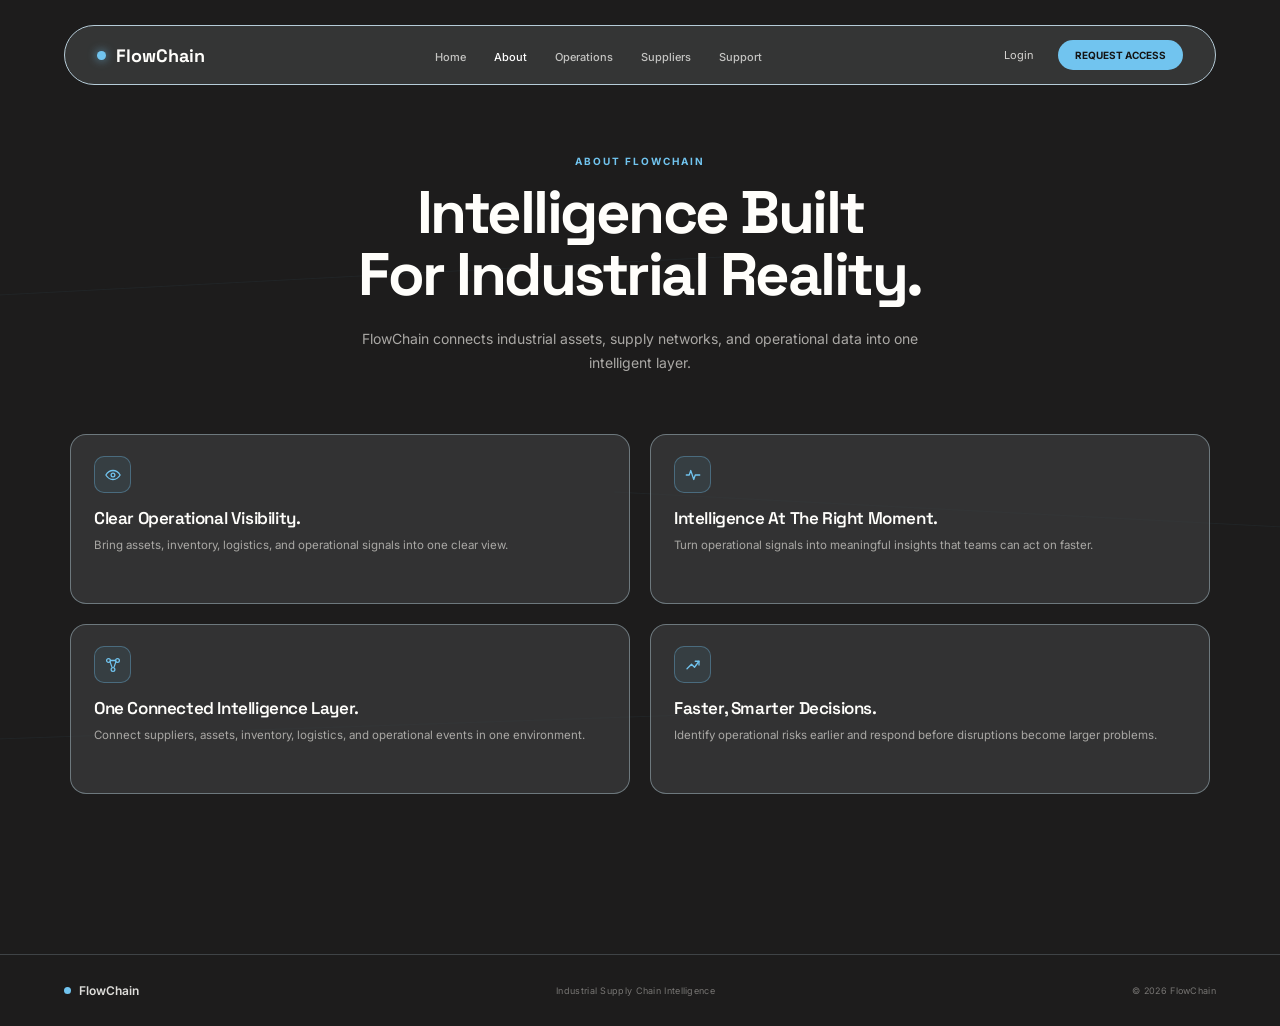
==== about.html @ b2e17559 "Add files via upload" ====
<!DOCTYPE html>
<html lang="en">

<head>

<meta charset="UTF-8">

<meta
    name="viewport"
    content="width=device-width, initial-scale=1.0"
>

<title>About FlowChain | Industrial Intelligence</title>


<link rel="preconnect" href="https://fonts.googleapis.com">

<link
    rel="preconnect"
    href="https://fonts.gstatic.com"
    crossorigin
>

<link
    href="https://fonts.googleapis.com/css2?family=Inter:wght@300;400;500;600;700;800&family=Space+Grotesk:wght@400;600;700&display=swap"
    rel="stylesheet"
>


<style>

/* =========================================================
   GLOBAL
========================================================= */

* {
    margin: 0;
    padding: 0;
    box-sizing: border-box;
}

body {
    background-color: #1d1c1c;
    color: #fffefb;
    font-family: 'Inter', sans-serif;
    min-height: 100vh;
    padding-top: 130px;
    overflow-x: hidden;
}

h1,
h2,
h3,
h4,
.nav-brand span {
    font-family: 'Space Grotesk', sans-serif;
}

a {
    text-decoration: none;
    color: inherit;
}


/* =========================================================
   NAVBAR
========================================================= */

.navbar-glass {
    position: fixed;
    top: 25px;
    left: 50%;
    transform: translateX(-50%);
    width: 90%;
    max-width: 1250px;
    padding: 14px 32px;

    display: flex;
    justify-content: space-between;
    align-items: center;

    background: rgba(59, 60, 61, 0.8);

    backdrop-filter: blur(20px);
    -webkit-backdrop-filter: blur(20px);

    border: 1px solid #b6ccd8;
    border-radius: 100px;

    z-index: 1000;
}

.nav-brand {
    display: flex;
    align-items: center;
    gap: 10px;

    font-size: 18px;
    font-weight: 700;

    color: #fffefb;
}

.logo-dot {
    width: 9px;
    height: 9px;

    background: #71c4ef;

    border-radius: 50%;

    box-shadow:
        0 0 10px rgba(113,196,239,.7);
}

.nav-links {
    display: flex;
    align-items: center;

    gap: 28px;

    list-style: none;
}

.nav-links a {
    color: #c4c4c2;

    font-size: 11px;
    font-weight: 500;

    transition:
        color .25s ease;
}

.nav-links a:hover,
.nav-links a.active {
    color: #ffffff;
}

.nav-actions {
    display: flex;
    align-items: center;

    gap: 12px;
}

.login {
    color: #d6d4d1;

    font-size: 11px;

    padding: 8px 12px;
}

.access {
    display: inline-flex;

    align-items: center;

    padding: 9px 17px;

    border-radius: 50px;

    background: #71c4ef;

    color: #151515;

    font-size: 10px;

    font-weight: 700;
}


/* =========================================================
   BACKGROUND
========================================================= */

.tech-network {
    position: fixed;

    inset: 0;

    pointer-events: none;

    z-index: 1;

    opacity: .40;
}

.network-line {
    position: absolute;

    height: 1px;

    background:
        rgba(113,196,239,.13);
}

.line-a {
    width: 70vw;

    left: -12vw;
    top: 31%;

    transform:
        rotate(-3deg);
}

.line-b {
    width: 64vw;

    right: -12vw;
    top: 57%;

    transform:
        rotate(3deg);
}

.line-c {
    width: 72vw;

    left: -15vw;
    top: 81%;

    transform:
        rotate(-2deg);
}


/* =========================================================
   MAIN CONTENT
========================================================= */

.about-container {

    position: relative;

    z-index: 2;

    max-width: 1200px;

    margin: 0 auto;

    padding:
        25px 30px 80px;
}


/* =========================================================
   HERO
========================================================= */

.hero-section {

    text-align: center;

    margin-bottom: 60px;
}

.hero-label {

    color: #71c4ef;

    font-size: 10px;

    font-weight: 700;

    letter-spacing: 2px;

    text-transform: uppercase;

    margin-bottom: 15px;
}

.hero-section h1 {

    max-width: 820px;

    margin:
        0 auto 20px;

    font-size:
        clamp(38px, 5vw, 60px);

    line-height: 1.04;

    letter-spacing: -2.5px;

    font-weight: 700;
}

.hero-section p {

    max-width: 620px;

    margin: auto;

    color: #aaa8a5;

    font-size: 14px;

    line-height: 1.7;
}


/* =========================================================
   INFORMATION CARDS
========================================================= */

.content-grid {

    display: grid;

    grid-template-columns:
        1fr 1fr;

    gap: 20px;

    margin-bottom: 20px;
}


/* =========================================================
   CARD
   أصغر وأكثر compact
========================================================= */

.info-card {

    position: relative;

    background:
        rgba(59,60,61,.72);

    border:
        1px solid rgba(182,204,216,.45);

    border-radius: 16px;

    padding:
        21px 23px;

    min-height: 170px;

    transition:
        transform .3s ease,
        border-color .3s ease,
        background .3s ease;
}

.info-card:hover {

    border-color:
        rgba(113,196,239,.85);

    background:
        rgba(59,60,61,.88);

    transform:
        translateY(-3px);
}


/* =========================================================
   ICON
========================================================= */

.info-icon {

    width: 37px;
    height: 37px;

    border-radius: 10px;

    border:
        1px solid
        rgba(113,196,239,.35);

    background:
        rgba(113,196,239,.08);

    display: flex;

    align-items: center;

    justify-content: center;

    margin-bottom: 14px;
}

.info-icon svg {

    width: 18px;
    height: 18px;

    stroke: #71c4ef;

    stroke-width: 1.7;

    fill: none;

    stroke-linecap: round;

    stroke-linejoin: round;
}


/* =========================================================
   CARD TITLE
========================================================= */

.info-card h2 {

    font-size: 17px;

    font-weight: 600;

    letter-spacing: -.4px;

    margin-bottom: 7px;

    color: #fffefb;
}


/* =========================================================
   CARD TEXT
========================================================= */

.info-card p {

    max-width: 500px;

    color: #aaa8a5;

    font-size: 11.5px;

    line-height: 1.65;
}


/* =========================================================
   FOOTER
========================================================= */

.site-footer {

    border-top:
        1px solid rgba(182,204,216,.22);

    padding:
        28px 5%;

    margin-top: 60px;

    background:
        #1d1c1c;
}

.footer-inner {

    max-width: 1250px;

    margin: auto;

    display: flex;

    align-items: center;

    justify-content: space-between;
}

.footer-brand {

    display: flex;

    align-items: center;

    gap: 8px;

    color: #deddda;

    font-size: 12px;

    font-weight: 600;
}

.footer-dot {

    width: 7px;
    height: 7px;

    border-radius: 50%;

    background:
        #71c4ef;
}

.footer-copy,
.footer-year {

    color: #777573;

    font-size: 9px;

    letter-spacing: .3px;
}


/* =========================================================
   RESPONSIVE
========================================================= */

@media (max-width: 800px) {

    .navbar-glass {

        width: 94%;

        padding:
            13px 20px;
    }

    .nav-links {

        gap: 14px;
    }

    .nav-links a {

        font-size: 10px;
    }

    .nav-actions {

        gap: 5px;
    }

    .content-grid {

        grid-template-columns:
            1fr;

        gap: 16px;
    }

    .hero-section {

        margin-bottom: 50px;
    }

    .hero-section h1 {

        font-size: 42px;
    }

    .info-card {

        min-height:
            auto;
    }

}


/* =========================================================
   LOGGED-IN USER NAVBAR
========================================================= */

.welcome-user {

    display: flex;

    align-items: center;

    gap: 5px;

    white-space: nowrap;

    font-size: 11px;
}

.welcome-text {

    color: #aaa8a5;

    font-weight: 400;
}

.employee-name {

    color: #71c4ef;

    font-weight: 600;
}

.logout-btn {

    border:
        1px solid
        rgba(182,204,216,.45);

    background:
        rgba(29,28,28,.55);

    color:
        #d6d4d1;

    padding:
        8px 13px;

    border-radius:
        50px;

    font-family:
        'Inter',
        sans-serif;

    font-size:
        10px;

    font-weight:
        600;

    cursor:
        pointer;

    transition:
        color .25s ease,
        border-color .25s ease,
        background .25s ease,
        transform .25s ease;
}

.logout-btn:hover {

    color:
        #ffffff;

    border-color:
        #71c4ef;

    background:
        rgba(113,196,239,.08);

    transform:
        translateY(-1px);
}


@media (max-width: 600px) {

    .welcome-user {

        font-size: 10px;
    }

    .logout-btn {

        padding:
            7px 10px;

        font-size: 9px;
    }

}

</style>

</head>


<body>


<!-- =========================================================
     NAVBAR
========================================================= -->

<header class="navbar-glass">

    <a
        href="index.html"
        class="nav-brand"
    >

        <span class="logo-dot"></span>

        <span>
            FlowChain
        </span>

    </a>


    <nav>

        <ul class="nav-links">

            <li>
                <a href="index.html">
                    Home
                </a>
            </li>

            <li>
                <a
                    href="about.html"
                    class="active"
                >
                    About
                </a>
            </li>

            <li>
                <a href="inventory.html">
                    Operations
                </a>
            </li>

            <li>
                <a href="suppliers.html">
                    Suppliers
                </a>
            </li>

            <li>
                <a href="contact.html">
                    Support
                </a>
            </li>

        </ul>

    </nav>


    <div
        class="nav-actions"
        id="navActions"
    >

        <a
            href="login.html"
            class="login"
        >
            Login
        </a>

        <a
            href="register.html"
            class="access"
        >
            REQUEST ACCESS
        </a>

    </div>

</header>


<!-- =========================================================
     BACKGROUND
========================================================= -->

<div class="tech-network">

    <div class="network-line line-a"></div>

    <div class="network-line line-b"></div>

    <div class="network-line line-c"></div>

</div>


<!-- =========================================================
     ABOUT CONTENT
========================================================= -->

<main class="about-container">


    <!-- HERO -->

    <section class="hero-section">

        <div class="hero-label">
            ABOUT FLOWCHAIN
        </div>


        <h1>

            Intelligence Built<br>

            For Industrial Reality.

        </h1>


        <p>

            FlowChain connects industrial assets,
            supply networks, and operational data
            into one intelligent layer.

        </p>

    </section>


    <!-- =====================================================
         INFORMATION CARDS
    ====================================================== -->

    <section class="content-grid">


        <!-- CARD 01 -->

        <article class="info-card">


            <div class="info-icon">

                <svg viewBox="0 0 24 24">

                    <path
                        d="M2.5 12s3.5-6 9.5-6
                        9.5 6 9.5 6-3.5 6-9.5 6
                        -9.5-6-9.5-6z"
                    ></path>

                    <circle
                        cx="12"
                        cy="12"
                        r="2.5"
                    ></circle>

                </svg>

            </div>


            <h2>
                Clear Operational Visibility.
            </h2>


            <p>

                Bring assets, inventory, logistics,
                and operational signals into one
                clear view.

            </p>


        </article>


        <!-- CARD 02 -->

        <article class="info-card">


            <div class="info-icon">

                <svg viewBox="0 0 24 24">

                    <path
                        d="M3 12h4l2-6 4 12
                        2-6h6"
                    ></path>

                </svg>

            </div>


            <h2>
                Intelligence At The Right Moment.
            </h2>


            <p>

                Turn operational signals into
                meaningful insights that teams
                can act on faster.

            </p>


        </article>


        <!-- CARD 03 -->

        <article class="info-card">


            <div class="info-icon">

                <svg viewBox="0 0 24 24">

                    <circle
                        cx="6"
                        cy="6"
                        r="2.5"
                    ></circle>

                    <circle
                        cx="18"
                        cy="6"
                        r="2.5"
                    ></circle>

                    <circle
                        cx="12"
                        cy="18"
                        r="2.5"
                    ></circle>

                    <path
                        d="M8 7.5l2.5 7"
                    ></path>

                    <path
                        d="M16 7.5l-2.5 7"
                    ></path>

                    <path
                        d="M8.5 6h7"
                    ></path>

                </svg>

            </div>


            <h2>
                One Connected Intelligence Layer.
            </h2>


            <p>

                Connect suppliers, assets,
                inventory, logistics, and
                operational events in one environment.

            </p>


        </article>


        <!-- CARD 04 -->

        <article class="info-card">


            <div class="info-icon">

                <svg viewBox="0 0 24 24">

                    <path
                        d="M4 17l6-6
                        4 4 6-8"
                    ></path>

                    <path
                        d="M15 7h5v5"
                    ></path>

                </svg>

            </div>


            <h2>
                Faster, Smarter Decisions.
            </h2>


            <p>

                Identify operational risks earlier
                and respond before disruptions
                become larger problems.

            </p>


        </article>


    </section>


</main>


<!-- =========================================================
     FOOTER
========================================================= -->

<footer class="site-footer">


    <div class="footer-inner">


        <div class="footer-brand">

            <span class="footer-dot"></span>

            <span>
                FlowChain
            </span>

        </div>


        <div class="footer-copy">

            Industrial Supply Chain Intelligence

        </div>


        <div class="footer-year">

            © 2026 FlowChain

        </div>


    </div>


</footer>


<!-- =========================================================
     USER SESSION
========================================================= -->

<script>

document.addEventListener(
    "DOMContentLoaded",
    function () {


        const navActions =
            document.getElementById(
                "navActions"
            );


        if (!navActions) {
            return;
        }


        const storedUser =
            localStorage.getItem(
                "flowchainUser"
            );


        if (!storedUser) {
            return;
        }


        let user;


        try {

            user =
                JSON.parse(
                    storedUser
                );

        } catch (error) {

            localStorage.removeItem(
                "flowchainUser"
            );

            localStorage.removeItem(
                "flowchainLoggedIn"
            );

            localStorage.removeItem(
                "flowchainUserName"
            );

            localStorage.removeItem(
                "flowchainAccountType"
            );

            return;
        }


        if (
            !user ||
            !user.name
        ) {
            return;
        }


        navActions.innerHTML = `

            <div class="welcome-user">

                <span class="welcome-text">
                    Welcome,
                </span>

                <span class="employee-name">
                    ${user.name}
                </span>

            </div>


            <button
                type="button"
                class="logout-btn"
                onclick="flowchainLogout()"
            >
                Logout
            </button>

        `;

    }
);


/* =========================================================
   LOGOUT
========================================================= */

function flowchainLogout() {

    localStorage.removeItem(
        "flowchainUser"
    );

    localStorage.removeItem(
        "flowchainLoggedIn"
    );

    localStorage.removeItem(
        "flowchainUserName"
    );

    localStorage.removeItem(
        "flowchainAccountType"
    );


    window.location.href =
        "login.html";

}

</script>


</body>

</html>
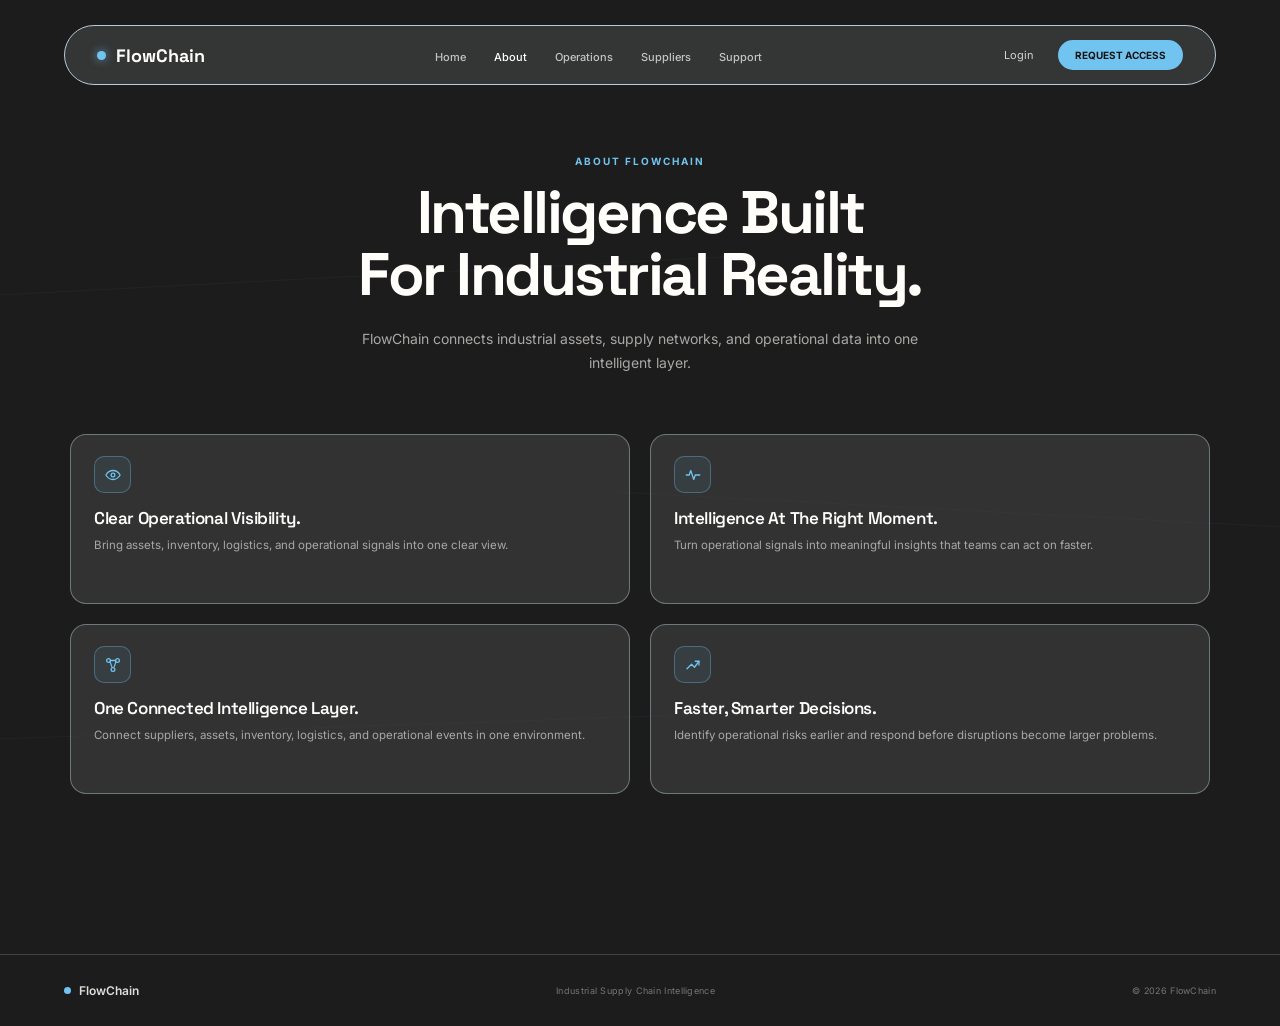
==== commit 52703008: "Refactor frontend structure: separate CSS and JavaScript" ====
--- a/about.html
+++ b/about.html
@@ -1,1182 +1,418 @@
-<!DOCTYPE html>
-<html lang="en">
-
-<head>
-
-<meta charset="UTF-8">
-
-<meta
-    name="viewport"
-    content="width=device-width, initial-scale=1.0"
->
-
-<title>About FlowChain | Industrial Intelligence</title>
-
-
-<link rel="preconnect" href="https://fonts.googleapis.com">
-
-<link
-    rel="preconnect"
-    href="https://fonts.gstatic.com"
-    crossorigin
->
-
-<link
-    href="https://fonts.googleapis.com/css2?family=Inter:wght@300;400;500;600;700;800&family=Space+Grotesk:wght@400;600;700&display=swap"
-    rel="stylesheet"
->
-
-
-<style>
-
-/* =========================================================
-   GLOBAL
-========================================================= */
-
-* {
-    margin: 0;
-    padding: 0;
-    box-sizing: border-box;
-}
-
-body {
-    background-color: #1d1c1c;
-    color: #fffefb;
-    font-family: 'Inter', sans-serif;
-    min-height: 100vh;
-    padding-top: 130px;
-    overflow-x: hidden;
-}
-
-h1,
-h2,
-h3,
-h4,
-.nav-brand span {
-    font-family: 'Space Grotesk', sans-serif;
-}
-
-a {
-    text-decoration: none;
-    color: inherit;
-}
-
-
-/* =========================================================
-   NAVBAR
-========================================================= */
-
-.navbar-glass {
-    position: fixed;
-    top: 25px;
-    left: 50%;
-    transform: translateX(-50%);
-    width: 90%;
-    max-width: 1250px;
-    padding: 14px 32px;
-
-    display: flex;
-    justify-content: space-between;
-    align-items: center;
-
-    background: rgba(59, 60, 61, 0.8);
-
-    backdrop-filter: blur(20px);
-    -webkit-backdrop-filter: blur(20px);
-
-    border: 1px solid #b6ccd8;
-    border-radius: 100px;
-
-    z-index: 1000;
-}
-
-.nav-brand {
-    display: flex;
-    align-items: center;
-    gap: 10px;
-
-    font-size: 18px;
-    font-weight: 700;
-
-    color: #fffefb;
-}
-
-.logo-dot {
-    width: 9px;
-    height: 9px;
-
-    background: #71c4ef;
-
-    border-radius: 50%;
-
-    box-shadow:
-        0 0 10px rgba(113,196,239,.7);
-}
-
-.nav-links {
-    display: flex;
-    align-items: center;
-
-    gap: 28px;
-
-    list-style: none;
-}
-
-.nav-links a {
-    color: #c4c4c2;
-
-    font-size: 11px;
-    font-weight: 500;
-
-    transition:
-        color .25s ease;
-}
-
-.nav-links a:hover,
-.nav-links a.active {
-    color: #ffffff;
-}
-
-.nav-actions {
-    display: flex;
-    align-items: center;
-
-    gap: 12px;
-}
-
-.login {
-    color: #d6d4d1;
-
-    font-size: 11px;
-
-    padding: 8px 12px;
-}
-
-.access {
-    display: inline-flex;
-
-    align-items: center;
-
-    padding: 9px 17px;
-
-    border-radius: 50px;
-
-    background: #71c4ef;
-
-    color: #151515;
-
-    font-size: 10px;
-
-    font-weight: 700;
-}
-
-
-/* =========================================================
-   BACKGROUND
-========================================================= */
-
-.tech-network {
-    position: fixed;
-
-    inset: 0;
-
-    pointer-events: none;
-
-    z-index: 1;
-
-    opacity: .40;
-}
-
-.network-line {
-    position: absolute;
-
-    height: 1px;
-
-    background:
-        rgba(113,196,239,.13);
-}
-
-.line-a {
-    width: 70vw;
-
-    left: -12vw;
-    top: 31%;
-
-    transform:
-        rotate(-3deg);
-}
-
-.line-b {
-    width: 64vw;
-
-    right: -12vw;
-    top: 57%;
-
-    transform:
-        rotate(3deg);
-}
-
-.line-c {
-    width: 72vw;
-
-    left: -15vw;
-    top: 81%;
-
-    transform:
-        rotate(-2deg);
-}
-
-
-/* =========================================================
-   MAIN CONTENT
-========================================================= */
-
-.about-container {
-
-    position: relative;
-
-    z-index: 2;
-
-    max-width: 1200px;
-
-    margin: 0 auto;
-
-    padding:
-        25px 30px 80px;
-}
-
-
-/* =========================================================
-   HERO
-========================================================= */
-
-.hero-section {
-
-    text-align: center;
-
-    margin-bottom: 60px;
-}
-
-.hero-label {
-
-    color: #71c4ef;
-
-    font-size: 10px;
-
-    font-weight: 700;
-
-    letter-spacing: 2px;
-
-    text-transform: uppercase;
-
-    margin-bottom: 15px;
-}
-
-.hero-section h1 {
-
-    max-width: 820px;
-
-    margin:
-        0 auto 20px;
-
-    font-size:
-        clamp(38px, 5vw, 60px);
-
-    line-height: 1.04;
-
-    letter-spacing: -2.5px;
-
-    font-weight: 700;
-}
-
-.hero-section p {
-
-    max-width: 620px;
-
-    margin: auto;
-
-    color: #aaa8a5;
-
-    font-size: 14px;
-
-    line-height: 1.7;
-}
-
-
-/* =========================================================
-   INFORMATION CARDS
-========================================================= */
-
-.content-grid {
-
-    display: grid;
-
-    grid-template-columns:
-        1fr 1fr;
-
-    gap: 20px;
-
-    margin-bottom: 20px;
-}
-
-
-/* =========================================================
-   CARD
-   أصغر وأكثر compact
-========================================================= */
-
-.info-card {
-
-    position: relative;
-
-    background:
-        rgba(59,60,61,.72);
-
-    border:
-        1px solid rgba(182,204,216,.45);
-
-    border-radius: 16px;
-
-    padding:
-        21px 23px;
-
-    min-height: 170px;
-
-    transition:
-        transform .3s ease,
-        border-color .3s ease,
-        background .3s ease;
-}
-
-.info-card:hover {
-
-    border-color:
-        rgba(113,196,239,.85);
-
-    background:
-        rgba(59,60,61,.88);
-
-    transform:
-        translateY(-3px);
-}
-
-
-/* =========================================================
-   ICON
-========================================================= */
-
-.info-icon {
-
-    width: 37px;
-    height: 37px;
-
-    border-radius: 10px;
-
-    border:
-        1px solid
-        rgba(113,196,239,.35);
-
-    background:
-        rgba(113,196,239,.08);
-
-    display: flex;
-
-    align-items: center;
-
-    justify-content: center;
-
-    margin-bottom: 14px;
-}
-
-.info-icon svg {
-
-    width: 18px;
-    height: 18px;
-
-    stroke: #71c4ef;
-
-    stroke-width: 1.7;
-
-    fill: none;
-
-    stroke-linecap: round;
-
-    stroke-linejoin: round;
-}
-
-
-/* =========================================================
-   CARD TITLE
-========================================================= */
-
-.info-card h2 {
-
-    font-size: 17px;
-
-    font-weight: 600;
-
-    letter-spacing: -.4px;
-
-    margin-bottom: 7px;
-
-    color: #fffefb;
-}
-
-
-/* =========================================================
-   CARD TEXT
-========================================================= */
-
-.info-card p {
-
-    max-width: 500px;
-
-    color: #aaa8a5;
-
-    font-size: 11.5px;
-
-    line-height: 1.65;
-}
-
-
-/* =========================================================
-   FOOTER
-========================================================= */
-
-.site-footer {
-
-    border-top:
-        1px solid rgba(182,204,216,.22);
-
-    padding:
-        28px 5%;
-
-    margin-top: 60px;
-
-    background:
-        #1d1c1c;
-}
-
-.footer-inner {
-
-    max-width: 1250px;
-
-    margin: auto;
-
-    display: flex;
-
-    align-items: center;
-
-    justify-content: space-between;
-}
-
-.footer-brand {
-
-    display: flex;
-
-    align-items: center;
-
-    gap: 8px;
-
-    color: #deddda;
-
-    font-size: 12px;
-
-    font-weight: 600;
-}
-
-.footer-dot {
-
-    width: 7px;
-    height: 7px;
-
-    border-radius: 50%;
-
-    background:
-        #71c4ef;
-}
-
-.footer-copy,
-.footer-year {
-
-    color: #777573;
-
-    font-size: 9px;
-
-    letter-spacing: .3px;
-}
-
-
-/* =========================================================
-   RESPONSIVE
-========================================================= */
-
-@media (max-width: 800px) {
-
-    .navbar-glass {
-
-        width: 94%;
-
-        padding:
-            13px 20px;
-    }
-
-    .nav-links {
-
-        gap: 14px;
-    }
-
-    .nav-links a {
-
-        font-size: 10px;
-    }
-
-    .nav-actions {
-
-        gap: 5px;
-    }
-
-    .content-grid {
-
-        grid-template-columns:
-            1fr;
-
-        gap: 16px;
-    }
-
-    .hero-section {
-
-        margin-bottom: 50px;
-    }
-
-    .hero-section h1 {
-
-        font-size: 42px;
-    }
-
-    .info-card {
-
-        min-height:
-            auto;
-    }
-
-}
-
-
-/* =========================================================
-   LOGGED-IN USER NAVBAR
-========================================================= */
-
-.welcome-user {
-
-    display: flex;
-
-    align-items: center;
-
-    gap: 5px;
-
-    white-space: nowrap;
-
-    font-size: 11px;
-}
-
-.welcome-text {
-
-    color: #aaa8a5;
-
-    font-weight: 400;
-}
-
-.employee-name {
-
-    color: #71c4ef;
-
-    font-weight: 600;
-}
-
-.logout-btn {
-
-    border:
-        1px solid
-        rgba(182,204,216,.45);
-
-    background:
-        rgba(29,28,28,.55);
-
-    color:
-        #d6d4d1;
-
-    padding:
-        8px 13px;
-
-    border-radius:
-        50px;
-
-    font-family:
-        'Inter',
-        sans-serif;
-
-    font-size:
-        10px;
-
-    font-weight:
-        600;
-
-    cursor:
-        pointer;
-
-    transition:
-        color .25s ease,
-        border-color .25s ease,
-        background .25s ease,
-        transform .25s ease;
-}
-
-.logout-btn:hover {
-
-    color:
-        #ffffff;
-
-    border-color:
-        #71c4ef;
-
-    background:
-        rgba(113,196,239,.08);
-
-    transform:
-        translateY(-1px);
-}
-
-
-@media (max-width: 600px) {
-
-    .welcome-user {
-
-        font-size: 10px;
-    }
-
-    .logout-btn {
-
-        padding:
-            7px 10px;
-
-        font-size: 9px;
-    }
-
-}
-
-</style>
-
-</head>
-
-
-<body>
-
-
-<!-- =========================================================
-     NAVBAR
-========================================================= -->
-
-<header class="navbar-glass">
-
-    <a
-        href="index.html"
-        class="nav-brand"
-    >
-
-        <span class="logo-dot"></span>
-
-        <span>
-            FlowChain
-        </span>
-
-    </a>
-
-
-    <nav>
-
-        <ul class="nav-links">
-
-            <li>
-                <a href="index.html">
-                    Home
-                </a>
-            </li>
-
-            <li>
-                <a
-                    href="about.html"
-                    class="active"
-                >
-                    About
-                </a>
-            </li>
-
-            <li>
-                <a href="inventory.html">
-                    Operations
-                </a>
-            </li>
-
-            <li>
-                <a href="suppliers.html">
-                    Suppliers
-                </a>
-            </li>
-
-            <li>
-                <a href="contact.html">
-                    Support
-                </a>
-            </li>
-
-        </ul>
-
-    </nav>
-
-
-    <div
-        class="nav-actions"
-        id="navActions"
-    >
-
-        <a
-            href="login.html"
-            class="login"
-        >
-            Login
-        </a>
-
-        <a
-            href="register.html"
-            class="access"
-        >
-            REQUEST ACCESS
-        </a>
-
-    </div>
-
-</header>
-
-
-<!-- =========================================================
-     BACKGROUND
-========================================================= -->
-
-<div class="tech-network">
-
-    <div class="network-line line-a"></div>
-
-    <div class="network-line line-b"></div>
-
-    <div class="network-line line-c"></div>
-
-</div>
-
-
-<!-- =========================================================
-     ABOUT CONTENT
-========================================================= -->
-
-<main class="about-container">
-
-
-    <!-- HERO -->
-
-    <section class="hero-section">
-
-        <div class="hero-label">
-            ABOUT FLOWCHAIN
-        </div>
-
-
-        <h1>
-
-            Intelligence Built<br>
-
-            For Industrial Reality.
-
-        </h1>
-
-
-        <p>
-
-            FlowChain connects industrial assets,
-            supply networks, and operational data
-            into one intelligent layer.
-
-        </p>
-
-    </section>
-
-
-    <!-- =====================================================
-         INFORMATION CARDS
-    ====================================================== -->
-
-    <section class="content-grid">
-
-
-        <!-- CARD 01 -->
-
-        <article class="info-card">
-
-
-            <div class="info-icon">
-
-                <svg viewBox="0 0 24 24">
-
-                    <path
-                        d="M2.5 12s3.5-6 9.5-6
-                        9.5 6 9.5 6-3.5 6-9.5 6
-                        -9.5-6-9.5-6z"
-                    ></path>
-
-                    <circle
-                        cx="12"
-                        cy="12"
-                        r="2.5"
-                    ></circle>
-
-                </svg>
-
-            </div>
-
-
-            <h2>
-                Clear Operational Visibility.
-            </h2>
-
-
-            <p>
-
-                Bring assets, inventory, logistics,
-                and operational signals into one
-                clear view.
-
-            </p>
-
-
-        </article>
-
-
-        <!-- CARD 02 -->
-
-        <article class="info-card">
-
-
-            <div class="info-icon">
-
-                <svg viewBox="0 0 24 24">
-
-                    <path
-                        d="M3 12h4l2-6 4 12
-                        2-6h6"
-                    ></path>
-
-                </svg>
-
-            </div>
-
-
-            <h2>
-                Intelligence At The Right Moment.
-            </h2>
-
-
-            <p>
-
-                Turn operational signals into
-                meaningful insights that teams
-                can act on faster.
-
-            </p>
-
-
-        </article>
-
-
-        <!-- CARD 03 -->
-
-        <article class="info-card">
-
-
-            <div class="info-icon">
-
-                <svg viewBox="0 0 24 24">
-
-                    <circle
-                        cx="6"
-                        cy="6"
-                        r="2.5"
-                    ></circle>
-
-                    <circle
-                        cx="18"
-                        cy="6"
-                        r="2.5"
-                    ></circle>
-
-                    <circle
-                        cx="12"
-                        cy="18"
-                        r="2.5"
-                    ></circle>
-
-                    <path
-                        d="M8 7.5l2.5 7"
-                    ></path>
-
-                    <path
-                        d="M16 7.5l-2.5 7"
-                    ></path>
-
-                    <path
-                        d="M8.5 6h7"
-                    ></path>
-
-                </svg>
-
-            </div>
-
-
-            <h2>
-                One Connected Intelligence Layer.
-            </h2>
-
-
-            <p>
-
-                Connect suppliers, assets,
-                inventory, logistics, and
-                operational events in one environment.
-
-            </p>
-
-
-        </article>
-
-
-        <!-- CARD 04 -->
-
-        <article class="info-card">
-
-
-            <div class="info-icon">
-
-                <svg viewBox="0 0 24 24">
-
-                    <path
-                        d="M4 17l6-6
-                        4 4 6-8"
-                    ></path>
-
-                    <path
-                        d="M15 7h5v5"
-                    ></path>
-
-                </svg>
-
-            </div>
-
-
-            <h2>
-                Faster, Smarter Decisions.
-            </h2>
-
-
-            <p>
-
-                Identify operational risks earlier
-                and respond before disruptions
-                become larger problems.
-
-            </p>
-
-
-        </article>
-
-
-    </section>
-
-
-</main>
-
-
-<!-- =========================================================
-     FOOTER
-========================================================= -->
-
-<footer class="site-footer">
-
-
-    <div class="footer-inner">
-
-
-        <div class="footer-brand">
-
-            <span class="footer-dot"></span>
-
-            <span>
-                FlowChain
-            </span>
-
-        </div>
-
-
-        <div class="footer-copy">
-
-            Industrial Supply Chain Intelligence
-
-        </div>
-
-
-        <div class="footer-year">
-
-            © 2026 FlowChain
-
-        </div>
-
-
-    </div>
-
-
-</footer>
-
-
-<!-- =========================================================
-     USER SESSION
-========================================================= -->
-
-<script>
-
-document.addEventListener(
-    "DOMContentLoaded",
-    function () {
-
-
-        const navActions =
-            document.getElementById(
-                "navActions"
-            );
-
-
-        if (!navActions) {
-            return;
-        }
-
-
-        const storedUser =
-            localStorage.getItem(
-                "flowchainUser"
-            );
-
-
-        if (!storedUser) {
-            return;
-        }
-
-
-        let user;
-
-
-        try {
-
-            user =
-                JSON.parse(
-                    storedUser
-                );
-
-        } catch (error) {
-
-            localStorage.removeItem(
-                "flowchainUser"
-            );
-
-            localStorage.removeItem(
-                "flowchainLoggedIn"
-            );
-
-            localStorage.removeItem(
-                "flowchainUserName"
-            );
-
-            localStorage.removeItem(
-                "flowchainAccountType"
-            );
-
-            return;
-        }
-
-
-        if (
-            !user ||
-            !user.name
-        ) {
-            return;
-        }
-
-
-        navActions.innerHTML = `
-
-            <div class="welcome-user">
-
-                <span class="welcome-text">
-                    Welcome,
-                </span>
-
-                <span class="employee-name">
-                    ${user.name}
-                </span>
-
-            </div>
-
-
-            <button
-                type="button"
-                class="logout-btn"
-                onclick="flowchainLogout()"
-            >
-                Logout
-            </button>
-
-        `;
-
-    }
-);
-
-
-/* =========================================================
-   LOGOUT
-========================================================= */
-
-function flowchainLogout() {
-
-    localStorage.removeItem(
-        "flowchainUser"
-    );
-
-    localStorage.removeItem(
-        "flowchainLoggedIn"
-    );
-
-    localStorage.removeItem(
-        "flowchainUserName"
-    );
-
-    localStorage.removeItem(
-        "flowchainAccountType"
-    );
-
-
-    window.location.href =
-        "login.html";
-
-}
-
-</script>
-
-
-</body>
-
+<!DOCTYPE html>
+<html lang="en">
+
+<head>
+
+<meta charset="UTF-8">
+
+<meta
+    name="viewport"
+    content="width=device-width, initial-scale=1.0"
+>
+
+<title>About FlowChain | Industrial Intelligence</title>
+
+
+<link rel="preconnect" href="https://fonts.googleapis.com">
+
+<link
+    rel="preconnect"
+    href="https://fonts.gstatic.com"
+    crossorigin
+>
+
+<link
+    href="https://fonts.googleapis.com/css2?family=Inter:wght@300;400;500;600;700;800&family=Space+Grotesk:wght@400;600;700&display=swap"
+    rel="stylesheet"
+>
+
+
+<link rel="stylesheet" href="css/about.css">
+
+</head>
+
+
+<body>
+
+
+<!-- =========================================================
+     NAVBAR
+========================================================= -->
+
+<header class="navbar-glass">
+
+    <a
+        href="index.html"
+        class="nav-brand"
+    >
+
+        <span class="logo-dot"></span>
+
+        <span>
+            FlowChain
+        </span>
+
+    </a>
+
+
+    <nav>
+
+        <ul class="nav-links">
+
+            <li>
+                <a href="index.html">
+                    Home
+                </a>
+            </li>
+
+            <li>
+                <a
+                    href="about.html"
+                    class="active"
+                >
+                    About
+                </a>
+            </li>
+
+            <li>
+                <a href="inventory.html">
+                    Operations
+                </a>
+            </li>
+
+            <li>
+                <a href="suppliers.html">
+                    Suppliers
+                </a>
+            </li>
+
+            <li>
+                <a href="contact.html">
+                    Support
+                </a>
+            </li>
+
+        </ul>
+
+    </nav>
+
+
+    <div
+        class="nav-actions"
+        id="navActions"
+    >
+
+        <a
+            href="login.html"
+            class="login"
+        >
+            Login
+        </a>
+
+        <a
+            href="register.html"
+            class="access"
+        >
+            REQUEST ACCESS
+        </a>
+
+    </div>
+
+</header>
+
+
+<!-- =========================================================
+     BACKGROUND
+========================================================= -->
+
+<div class="tech-network">
+
+    <div class="network-line line-a"></div>
+
+    <div class="network-line line-b"></div>
+
+    <div class="network-line line-c"></div>
+
+</div>
+
+
+<!-- =========================================================
+     ABOUT CONTENT
+========================================================= -->
+
+<main class="about-container">
+
+
+    <!-- HERO -->
+
+    <section class="hero-section">
+
+        <div class="hero-label">
+            ABOUT FLOWCHAIN
+        </div>
+
+
+        <h1>
+
+            Intelligence Built<br>
+
+            For Industrial Reality.
+
+        </h1>
+
+
+        <p>
+
+            FlowChain connects industrial assets,
+            supply networks, and operational data
+            into one intelligent layer.
+
+        </p>
+
+    </section>
+
+
+    <!-- =====================================================
+         INFORMATION CARDS
+    ====================================================== -->
+
+    <section class="content-grid">
+
+
+        <!-- CARD 01 -->
+
+        <article class="info-card">
+
+
+            <div class="info-icon">
+
+                <svg viewBox="0 0 24 24">
+
+                    <path
+                        d="M2.5 12s3.5-6 9.5-6
+                        9.5 6 9.5 6-3.5 6-9.5 6
+                        -9.5-6-9.5-6z"
+                    ></path>
+
+                    <circle
+                        cx="12"
+                        cy="12"
+                        r="2.5"
+                    ></circle>
+
+                </svg>
+
+            </div>
+
+
+            <h2>
+                Clear Operational Visibility.
+            </h2>
+
+
+            <p>
+
+                Bring assets, inventory, logistics,
+                and operational signals into one
+                clear view.
+
+            </p>
+
+
+        </article>
+
+
+        <!-- CARD 02 -->
+
+        <article class="info-card">
+
+
+            <div class="info-icon">
+
+                <svg viewBox="0 0 24 24">
+
+                    <path
+                        d="M3 12h4l2-6 4 12
+                        2-6h6"
+                    ></path>
+
+                </svg>
+
+            </div>
+
+
+            <h2>
+                Intelligence At The Right Moment.
+            </h2>
+
+
+            <p>
+
+                Turn operational signals into
+                meaningful insights that teams
+                can act on faster.
+
+            </p>
+
+
+        </article>
+
+
+        <!-- CARD 03 -->
+
+        <article class="info-card">
+
+
+            <div class="info-icon">
+
+                <svg viewBox="0 0 24 24">
+
+                    <circle
+                        cx="6"
+                        cy="6"
+                        r="2.5"
+                    ></circle>
+
+                    <circle
+                        cx="18"
+                        cy="6"
+                        r="2.5"
+                    ></circle>
+
+                    <circle
+                        cx="12"
+                        cy="18"
+                        r="2.5"
+                    ></circle>
+
+                    <path
+                        d="M8 7.5l2.5 7"
+                    ></path>
+
+                    <path
+                        d="M16 7.5l-2.5 7"
+                    ></path>
+
+                    <path
+                        d="M8.5 6h7"
+                    ></path>
+
+                </svg>
+
+            </div>
+
+
+            <h2>
+                One Connected Intelligence Layer.
+            </h2>
+
+
+            <p>
+
+                Connect suppliers, assets,
+                inventory, logistics, and
+                operational events in one environment.
+
+            </p>
+
+
+        </article>
+
+
+        <!-- CARD 04 -->
+
+        <article class="info-card">
+
+
+            <div class="info-icon">
+
+                <svg viewBox="0 0 24 24">
+
+                    <path
+                        d="M4 17l6-6
+                        4 4 6-8"
+                    ></path>
+
+                    <path
+                        d="M15 7h5v5"
+                    ></path>
+
+                </svg>
+
+            </div>
+
+
+            <h2>
+                Faster, Smarter Decisions.
+            </h2>
+
+
+            <p>
+
+                Identify operational risks earlier
+                and respond before disruptions
+                become larger problems.
+
+            </p>
+
+
+        </article>
+
+
+    </section>
+
+
+</main>
+
+
+<!-- =========================================================
+     FOOTER
+========================================================= -->
+
+<footer class="site-footer">
+
+
+    <div class="footer-inner">
+
+
+        <div class="footer-brand">
+
+            <span class="footer-dot"></span>
+
+            <span>
+                FlowChain
+            </span>
+
+        </div>
+
+
+        <div class="footer-copy">
+
+            Industrial Supply Chain Intelligence
+
+        </div>
+
+
+        <div class="footer-year">
+
+            © 2026 FlowChain
+
+        </div>
+
+
+    </div>
+
+
+</footer>
+
+
+<!-- =========================================================
+     USER SESSION
+========================================================= -->
+
+<script src="js/about.js"></script>
+
+
+</body>
+
 </html>
--- a/css/about.css
+++ b/css/about.css
@@ -0,0 +1,638 @@
+
+
+/* =========================================================
+   GLOBAL
+========================================================= */
+
+* {
+    margin: 0;
+    padding: 0;
+    box-sizing: border-box;
+}
+
+body {
+    background-color: #1d1c1c;
+    color: #fffefb;
+    font-family: 'Inter', sans-serif;
+    min-height: 100vh;
+    padding-top: 130px;
+    overflow-x: hidden;
+}
+
+h1,
+h2,
+h3,
+h4,
+.nav-brand span {
+    font-family: 'Space Grotesk', sans-serif;
+}
+
+a {
+    text-decoration: none;
+    color: inherit;
+}
+
+
+/* =========================================================
+   NAVBAR
+========================================================= */
+
+.navbar-glass {
+    position: fixed;
+    top: 25px;
+    left: 50%;
+    transform: translateX(-50%);
+    width: 90%;
+    max-width: 1250px;
+    padding: 14px 32px;
+
+    display: flex;
+    justify-content: space-between;
+    align-items: center;
+
+    background: rgba(59, 60, 61, 0.8);
+
+    backdrop-filter: blur(20px);
+    -webkit-backdrop-filter: blur(20px);
+
+    border: 1px solid #b6ccd8;
+    border-radius: 100px;
+
+    z-index: 1000;
+}
+
+.nav-brand {
+    display: flex;
+    align-items: center;
+    gap: 10px;
+
+    font-size: 18px;
+    font-weight: 700;
+
+    color: #fffefb;
+}
+
+.logo-dot {
+    width: 9px;
+    height: 9px;
+
+    background: #71c4ef;
+
+    border-radius: 50%;
+
+    box-shadow:
+        0 0 10px rgba(113,196,239,.7);
+}
+
+.nav-links {
+    display: flex;
+    align-items: center;
+
+    gap: 28px;
+
+    list-style: none;
+}
+
+.nav-links a {
+    color: #c4c4c2;
+
+    font-size: 11px;
+    font-weight: 500;
+
+    transition:
+        color .25s ease;
+}
+
+.nav-links a:hover,
+.nav-links a.active {
+    color: #ffffff;
+}
+
+.nav-actions {
+    display: flex;
+    align-items: center;
+
+    gap: 12px;
+}
+
+.login {
+    color: #d6d4d1;
+
+    font-size: 11px;
+
+    padding: 8px 12px;
+}
+
+.access {
+    display: inline-flex;
+
+    align-items: center;
+
+    padding: 9px 17px;
+
+    border-radius: 50px;
+
+    background: #71c4ef;
+
+    color: #151515;
+
+    font-size: 10px;
+
+    font-weight: 700;
+}
+
+
+/* =========================================================
+   BACKGROUND
+========================================================= */
+
+.tech-network {
+    position: fixed;
+
+    inset: 0;
+
+    pointer-events: none;
+
+    z-index: 1;
+
+    opacity: .40;
+}
+
+.network-line {
+    position: absolute;
+
+    height: 1px;
+
+    background:
+        rgba(113,196,239,.13);
+}
+
+.line-a {
+    width: 70vw;
+
+    left: -12vw;
+    top: 31%;
+
+    transform:
+        rotate(-3deg);
+}
+
+.line-b {
+    width: 64vw;
+
+    right: -12vw;
+    top: 57%;
+
+    transform:
+        rotate(3deg);
+}
+
+.line-c {
+    width: 72vw;
+
+    left: -15vw;
+    top: 81%;
+
+    transform:
+        rotate(-2deg);
+}
+
+
+/* =========================================================
+   MAIN CONTENT
+========================================================= */
+
+.about-container {
+
+    position: relative;
+
+    z-index: 2;
+
+    max-width: 1200px;
+
+    margin: 0 auto;
+
+    padding:
+        25px 30px 80px;
+}
+
+
+/* =========================================================
+   HERO
+========================================================= */
+
+.hero-section {
+
+    text-align: center;
+
+    margin-bottom: 60px;
+}
+
+.hero-label {
+
+    color: #71c4ef;
+
+    font-size: 10px;
+
+    font-weight: 700;
+
+    letter-spacing: 2px;
+
+    text-transform: uppercase;
+
+    margin-bottom: 15px;
+}
+
+.hero-section h1 {
+
+    max-width: 820px;
+
+    margin:
+        0 auto 20px;
+
+    font-size:
+        clamp(38px, 5vw, 60px);
+
+    line-height: 1.04;
+
+    letter-spacing: -2.5px;
+
+    font-weight: 700;
+}
+
+.hero-section p {
+
+    max-width: 620px;
+
+    margin: auto;
+
+    color: #aaa8a5;
+
+    font-size: 14px;
+
+    line-height: 1.7;
+}
+
+
+/* =========================================================
+   INFORMATION CARDS
+========================================================= */
+
+.content-grid {
+
+    display: grid;
+
+    grid-template-columns:
+        1fr 1fr;
+
+    gap: 20px;
+
+    margin-bottom: 20px;
+}
+
+
+/* =========================================================
+   CARD
+   أصغر وأكثر compact
+========================================================= */
+
+.info-card {
+
+    position: relative;
+
+    background:
+        rgba(59,60,61,.72);
+
+    border:
+        1px solid rgba(182,204,216,.45);
+
+    border-radius: 16px;
+
+    padding:
+        21px 23px;
+
+    min-height: 170px;
+
+    transition:
+        transform .3s ease,
+        border-color .3s ease,
+        background .3s ease;
+}
+
+.info-card:hover {
+
+    border-color:
+        rgba(113,196,239,.85);
+
+    background:
+        rgba(59,60,61,.88);
+
+    transform:
+        translateY(-3px);
+}
+
+
+/* =========================================================
+   ICON
+========================================================= */
+
+.info-icon {
+
+    width: 37px;
+    height: 37px;
+
+    border-radius: 10px;
+
+    border:
+        1px solid
+        rgba(113,196,239,.35);
+
+    background:
+        rgba(113,196,239,.08);
+
+    display: flex;
+
+    align-items: center;
+
+    justify-content: center;
+
+    margin-bottom: 14px;
+}
+
+.info-icon svg {
+
+    width: 18px;
+    height: 18px;
+
+    stroke: #71c4ef;
+
+    stroke-width: 1.7;
+
+    fill: none;
+
+    stroke-linecap: round;
+
+    stroke-linejoin: round;
+}
+
+
+/* =========================================================
+   CARD TITLE
+========================================================= */
+
+.info-card h2 {
+
+    font-size: 17px;
+
+    font-weight: 600;
+
+    letter-spacing: -.4px;
+
+    margin-bottom: 7px;
+
+    color: #fffefb;
+}
+
+
+/* =========================================================
+   CARD TEXT
+========================================================= */
+
+.info-card p {
+
+    max-width: 500px;
+
+    color: #aaa8a5;
+
+    font-size: 11.5px;
+
+    line-height: 1.65;
+}
+
+
+/* =========================================================
+   FOOTER
+========================================================= */
+
+.site-footer {
+
+    border-top:
+        1px solid rgba(182,204,216,.22);
+
+    padding:
+        28px 5%;
+
+    margin-top: 60px;
+
+    background:
+        #1d1c1c;
+}
+
+.footer-inner {
+
+    max-width: 1250px;
+
+    margin: auto;
+
+    display: flex;
+
+    align-items: center;
+
+    justify-content: space-between;
+}
+
+.footer-brand {
+
+    display: flex;
+
+    align-items: center;
+
+    gap: 8px;
+
+    color: #deddda;
+
+    font-size: 12px;
+
+    font-weight: 600;
+}
+
+.footer-dot {
+
+    width: 7px;
+    height: 7px;
+
+    border-radius: 50%;
+
+    background:
+        #71c4ef;
+}
+
+.footer-copy,
+.footer-year {
+
+    color: #777573;
+
+    font-size: 9px;
+
+    letter-spacing: .3px;
+}
+
+
+/* =========================================================
+   RESPONSIVE
+========================================================= */
+
+@media (max-width: 800px) {
+
+    .navbar-glass {
+
+        width: 94%;
+
+        padding:
+            13px 20px;
+    }
+
+    .nav-links {
+
+        gap: 14px;
+    }
+
+    .nav-links a {
+
+        font-size: 10px;
+    }
+
+    .nav-actions {
+
+        gap: 5px;
+    }
+
+    .content-grid {
+
+        grid-template-columns:
+            1fr;
+
+        gap: 16px;
+    }
+
+    .hero-section {
+
+        margin-bottom: 50px;
+    }
+
+    .hero-section h1 {
+
+        font-size: 42px;
+    }
+
+    .info-card {
+
+        min-height:
+            auto;
+    }
+
+}
+
+
+/* =========================================================
+   LOGGED-IN USER NAVBAR
+========================================================= */
+
+.welcome-user {
+
+    display: flex;
+
+    align-items: center;
+
+    gap: 5px;
+
+    white-space: nowrap;
+
+    font-size: 11px;
+}
+
+.welcome-text {
+
+    color: #aaa8a5;
+
+    font-weight: 400;
+}
+
+.employee-name {
+
+    color: #71c4ef;
+
+    font-weight: 600;
+}
+
+.logout-btn {
+
+    border:
+        1px solid
+        rgba(182,204,216,.45);
+
+    background:
+        rgba(29,28,28,.55);
+
+    color:
+        #d6d4d1;
+
+    padding:
+        8px 13px;
+
+    border-radius:
+        50px;
+
+    font-family:
+        'Inter',
+        sans-serif;
+
+    font-size:
+        10px;
+
+    font-weight:
+        600;
+
+    cursor:
+        pointer;
+
+    transition:
+        color .25s ease,
+        border-color .25s ease,
+        background .25s ease,
+        transform .25s ease;
+}
+
+.logout-btn:hover {
+
+    color:
+        #ffffff;
+
+    border-color:
+        #71c4ef;
+
+    background:
+        rgba(113,196,239,.08);
+
+    transform:
+        translateY(-1px);
+}
+
+
+@media (max-width: 600px) {
+
+    .welcome-user {
+
+        font-size: 10px;
+    }
+
+    .logout-btn {
+
+        padding:
+            7px 10px;
+
+        font-size: 9px;
+    }
+
+}
+
